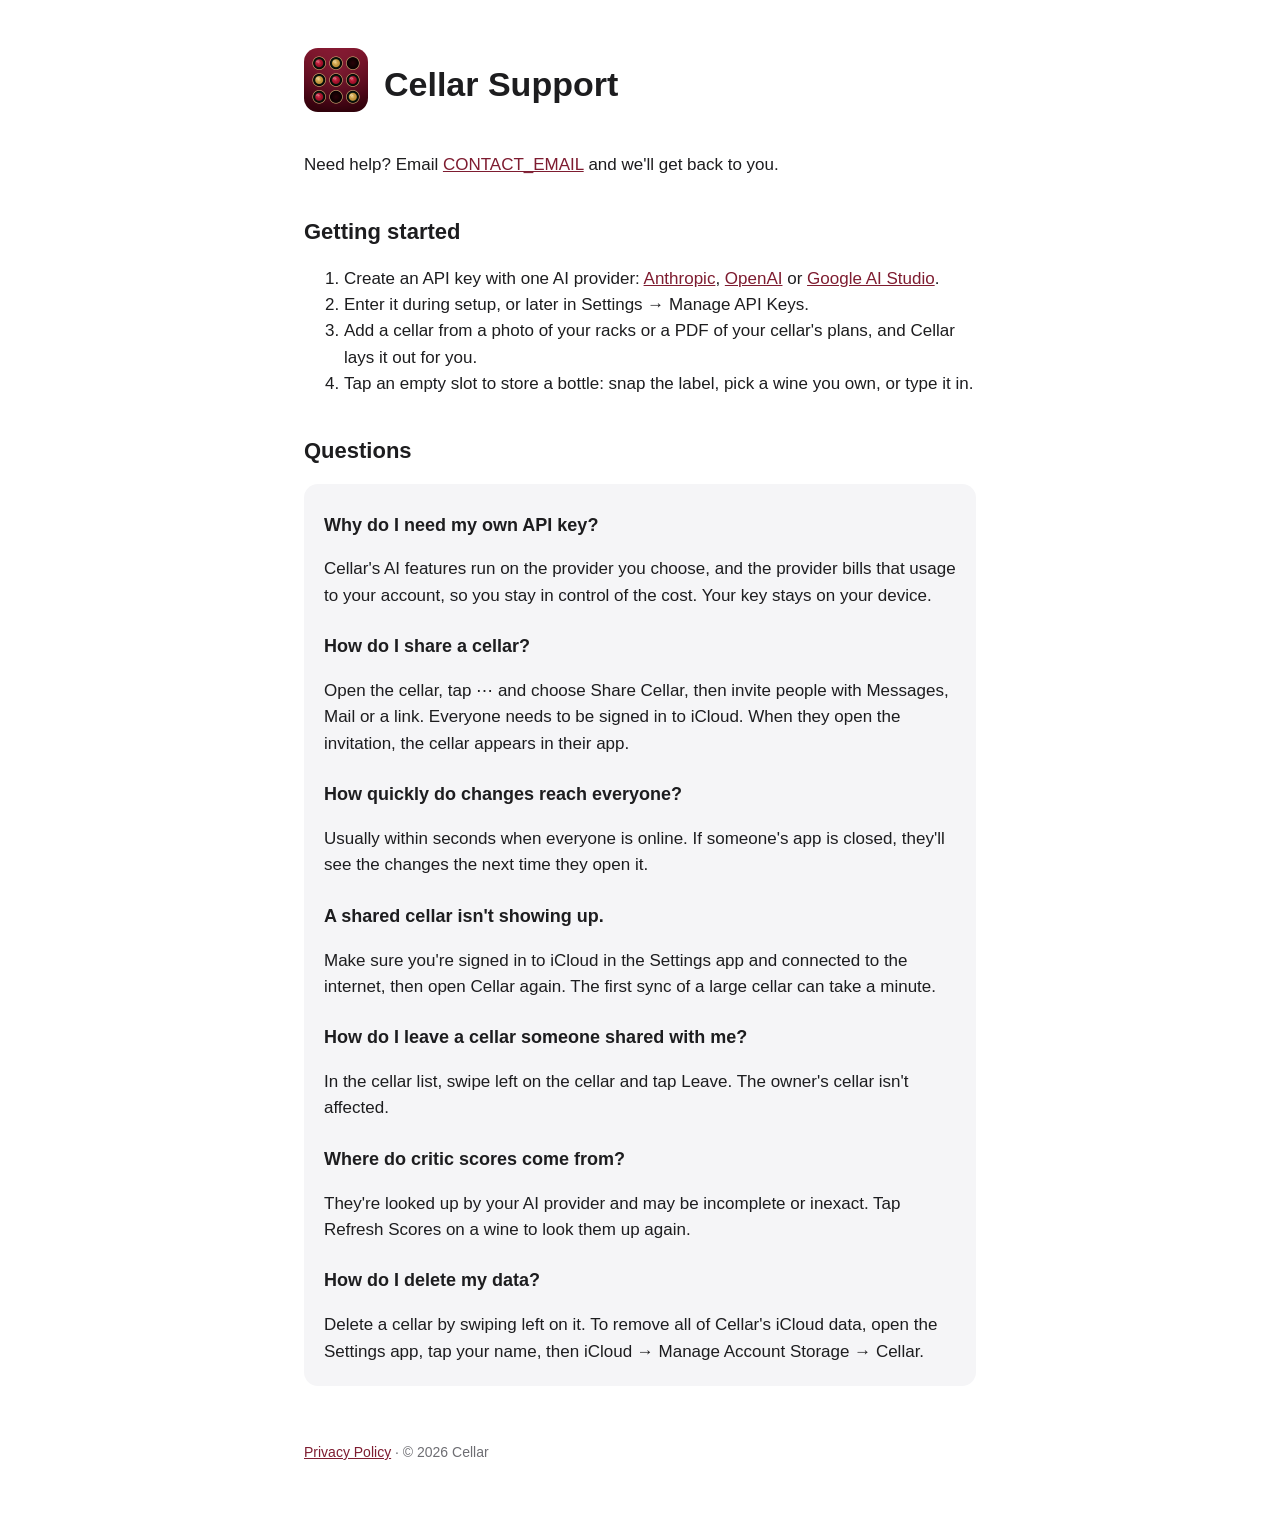
==== support.html @ a5a892c8 "New improved policies" ====
<!DOCTYPE html>
<html lang="en">
<head>
  <meta charset="utf-8">
  <meta name="viewport" content="width=device-width, initial-scale=1">
  <title>Cellar — Support</title>
  <link rel="stylesheet" href="style.css">
</head>
<body>
<main>
  <header><a href="index.html"><img src="icon.png" alt=""></a><h1>Cellar Support</h1></header>
  <p>Need help? Email <a href="mailto:CONTACT_EMAIL">CONTACT_EMAIL</a> and we'll get back to you.</p>

  <h2>Getting started</h2>
  <ol>
    <li>Create an API key with one AI provider:
      <a href="https://console.anthropic.com/settings/keys">Anthropic</a>,
      <a href="https://platform.openai.com/api-keys">OpenAI</a> or
      <a href="https://aistudio.google.com/app/apikey">Google AI Studio</a>.</li>
    <li>Enter it during setup, or later in Settings → Manage API Keys.</li>
    <li>Add a cellar from a photo of your racks or a PDF of your cellar's plans, and Cellar lays it out for you.</li>
    <li>Tap an empty slot to store a bottle: snap the label, pick a wine you own, or type it in.</li>
  </ol>

  <h2>Questions</h2>
  <div class="card">
    <h3>Why do I need my own API key?</h3>
    <p>Cellar's AI features run on the provider you choose, and the provider bills that usage to your account, so you stay in
      control of the cost. Your key stays on your device.</p>

    <h3>How do I share a cellar?</h3>
    <p>Open the cellar, tap ⋯ and choose Share Cellar, then invite people with Messages, Mail or a link. Everyone needs to be
      signed in to iCloud. When they open the invitation, the cellar appears in their app.</p>

    <h3>How quickly do changes reach everyone?</h3>
    <p>Usually within seconds when everyone is online. If someone's app is closed, they'll see the changes the next time
      they open it.</p>

    <h3>A shared cellar isn't showing up.</h3>
    <p>Make sure you're signed in to iCloud in the Settings app and connected to the internet, then open Cellar again.
      The first sync of a large cellar can take a minute.</p>

    <h3>How do I leave a cellar someone shared with me?</h3>
    <p>In the cellar list, swipe left on the cellar and tap Leave. The owner's cellar isn't affected.</p>

    <h3>Where do critic scores come from?</h3>
    <p>They're looked up by your AI provider and may be incomplete or inexact. Tap Refresh Scores on a wine to look them up
      again.</p>

    <h3>How do I delete my data?</h3>
    <p>Delete a cellar by swiping left on it. To remove all of Cellar's iCloud data, open the Settings app, tap your name,
      then iCloud → Manage Account Storage → Cellar.</p>
  </div>

  <footer><a href="privacy.html">Privacy Policy</a> · © 2026 Cellar</footer>
</main>
</body>
</html>
---- style.css ----
:root { --accent: #7e1c30; --text: #1d1d1f; --muted: #6e6e73; --bg: #ffffff; --card: #f5f5f7; }
@media (prefers-color-scheme: dark) {
  :root { --accent: #e0607a; --text: #f5f5f7; --muted: #a1a1a6; --bg: #000000; --card: #1c1c1e; }
}
* { box-sizing: border-box; }
body { margin: 0; font: 17px/1.55 -apple-system, BlinkMacSystemFont, "Segoe UI", Helvetica, Arial, sans-serif;
       color: var(--text); background: var(--bg); }
main { max-width: 720px; margin: 0 auto; padding: 48px 24px 64px; }
header { display: flex; align-items: center; gap: 16px; margin-bottom: 32px; }
header img { width: 64px; height: 64px; border-radius: 14px; }
header a { color: inherit; text-decoration: none; }
h1 { font-size: 34px; line-height: 1.15; margin: 0; }
h2 { font-size: 22px; margin: 36px 0 8px; }
h3 { font-size: 18px; margin: 24px 0 4px; }
p, li { color: var(--text); }
.muted, footer { color: var(--muted); }
a { color: var(--accent); }
.card { background: var(--card); border-radius: 14px; padding: 4px 20px; margin: 16px 0; }
nav a { margin-right: 20px; }
footer { margin-top: 56px; font-size: 14px; }
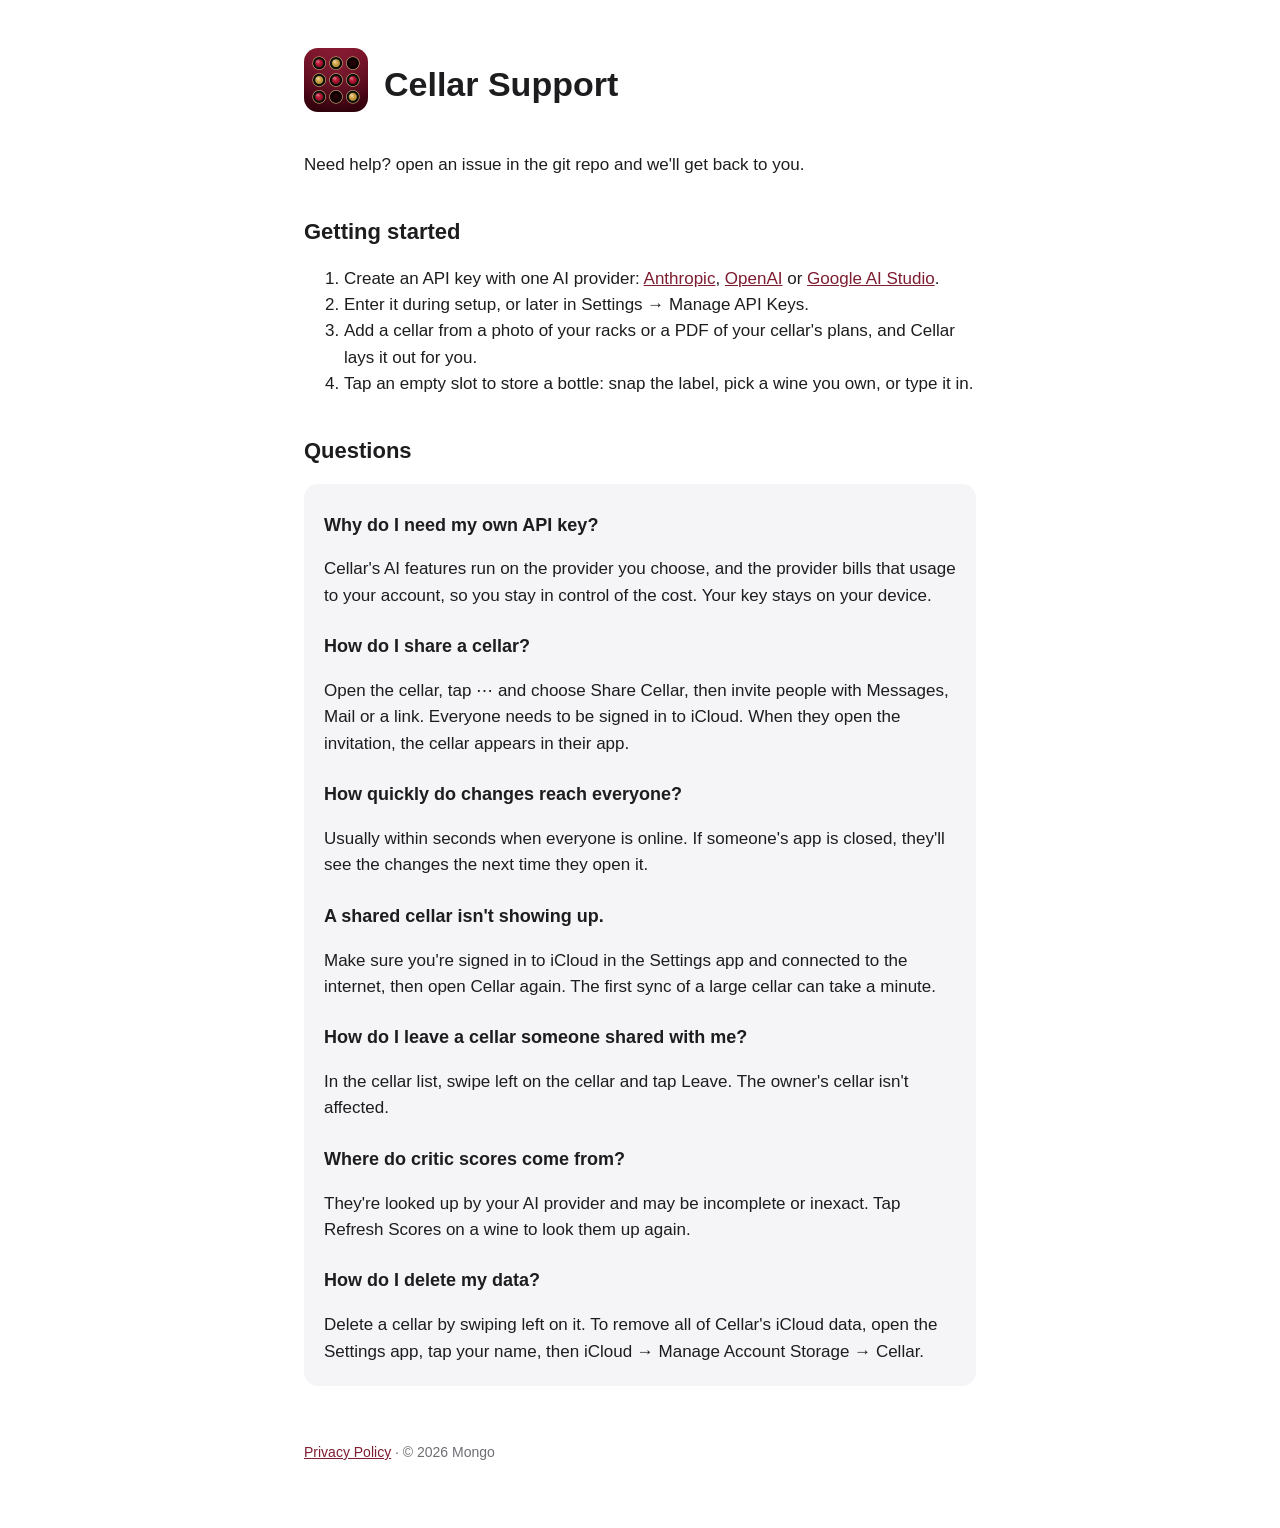
==== commit 73131009: "Fix contact us" ====
--- a/support.html
+++ b/support.html
@@ -9,7 +9,7 @@
 <body>
 <main>
   <header><a href="index.html"><img src="icon.png" alt=""></a><h1>Cellar Support</h1></header>
-  <p>Need help? Email <a href="mailto:CONTACT_EMAIL">CONTACT_EMAIL</a> and we'll get back to you.</p>
+  <p>Need help? open an issue in the git repo and we'll get back to you.</p>
 
   <h2>Getting started</h2>
   <ol>
@@ -52,7 +52,7 @@
       then iCloud → Manage Account Storage → Cellar.</p>
   </div>
 
-  <footer><a href="privacy.html">Privacy Policy</a> · © 2026 Cellar</footer>
+  <footer><a href="privacy.html">Privacy Policy</a> · © 2026 Mongo</footer>
 </main>
 </body>
 </html>
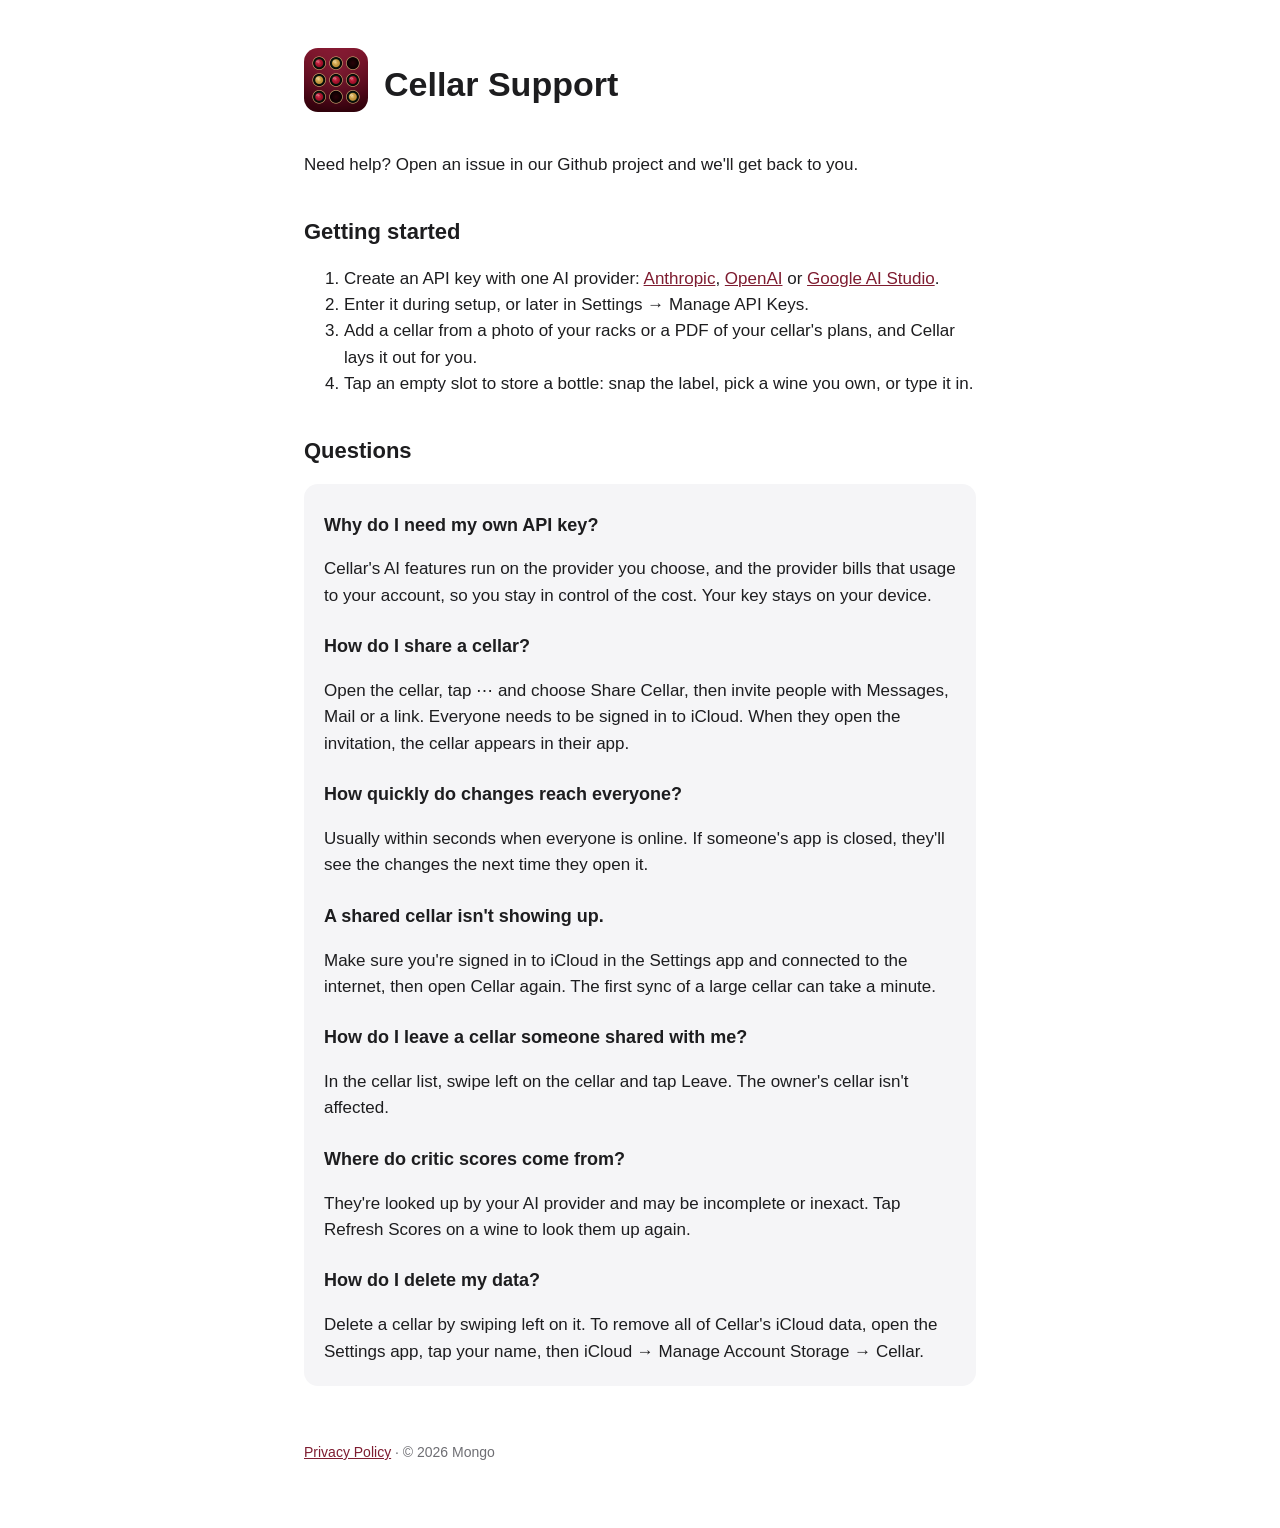
==== commit 43f47199: "Version 1.2" ====
--- a/support.html
+++ b/support.html
@@ -9,7 +9,7 @@
 <body>
 <main>
   <header><a href="index.html"><img src="icon.png" alt=""></a><h1>Cellar Support</h1></header>
-  <p>Need help? open an issue in the git repo and we'll get back to you.</p>
+  <p>Need help? Open an issue in our Github project and we'll get back to you.</p>
 
   <h2>Getting started</h2>
   <ol>
